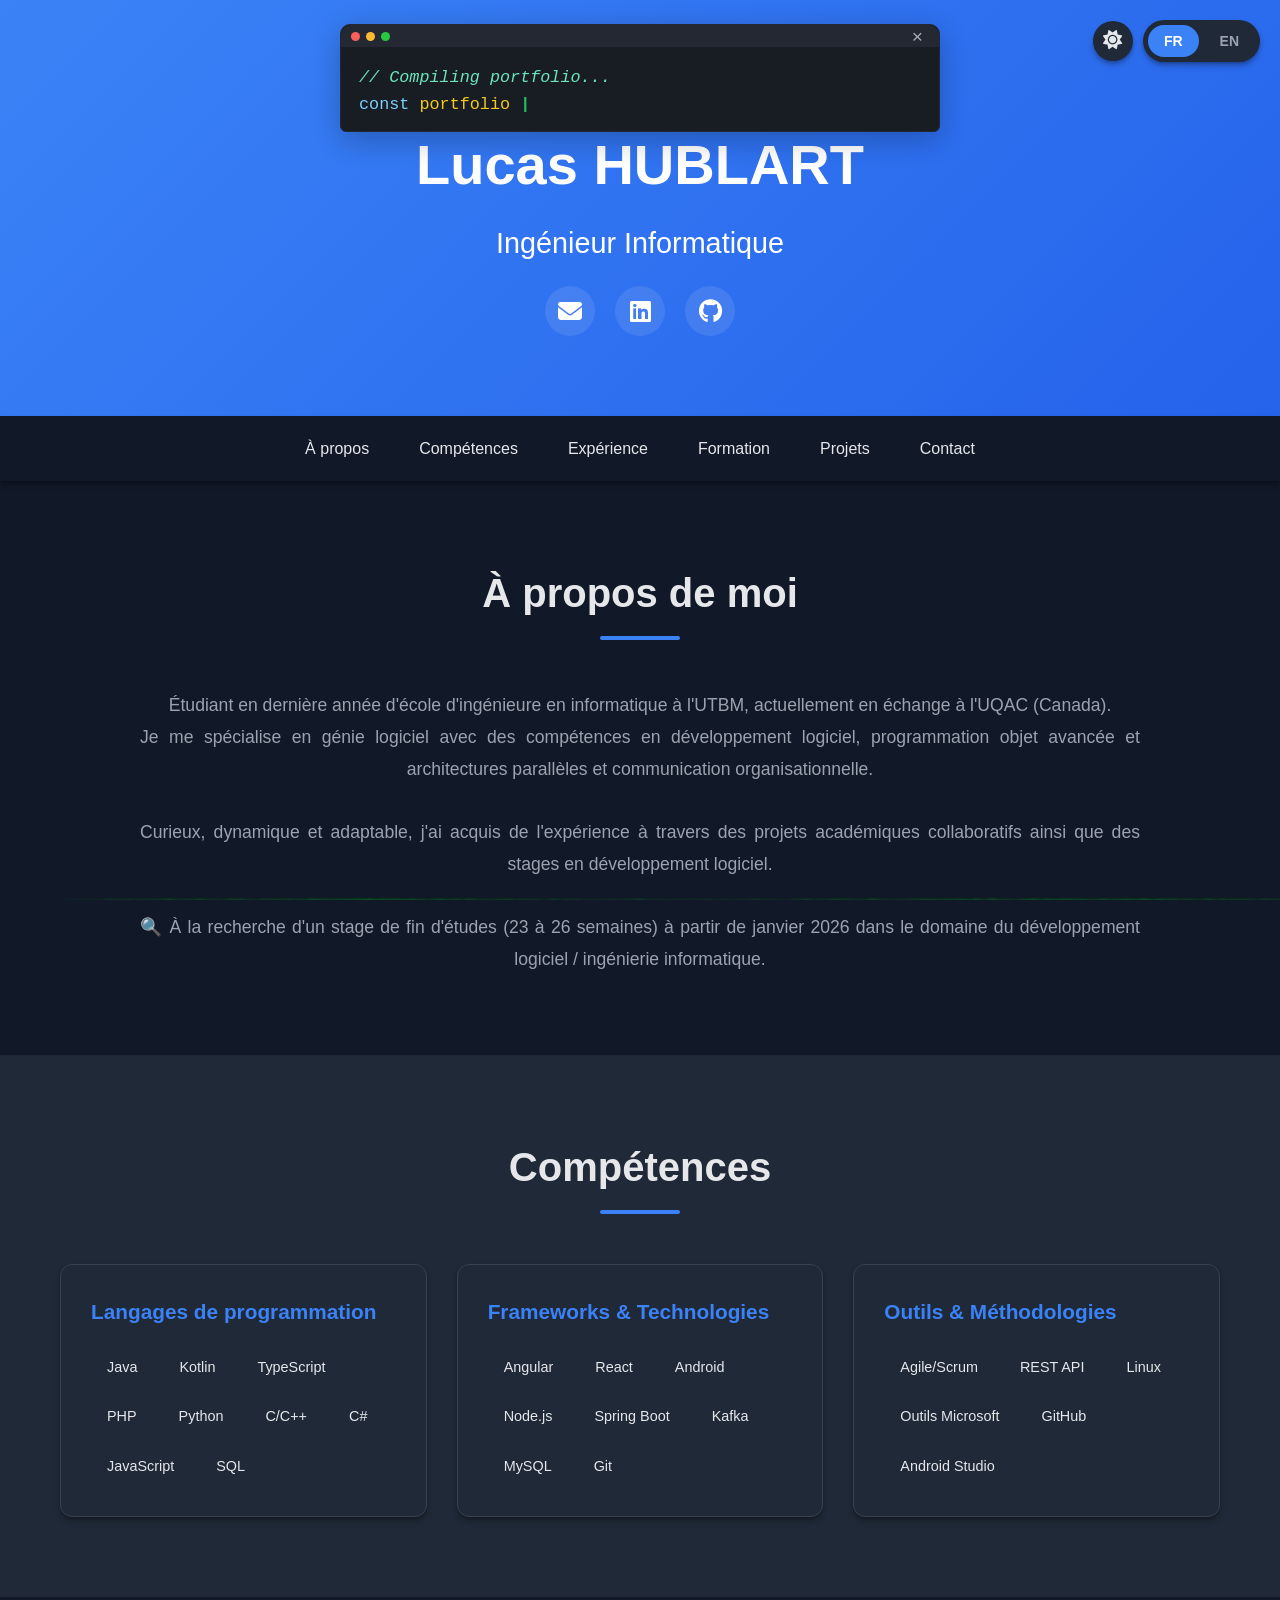
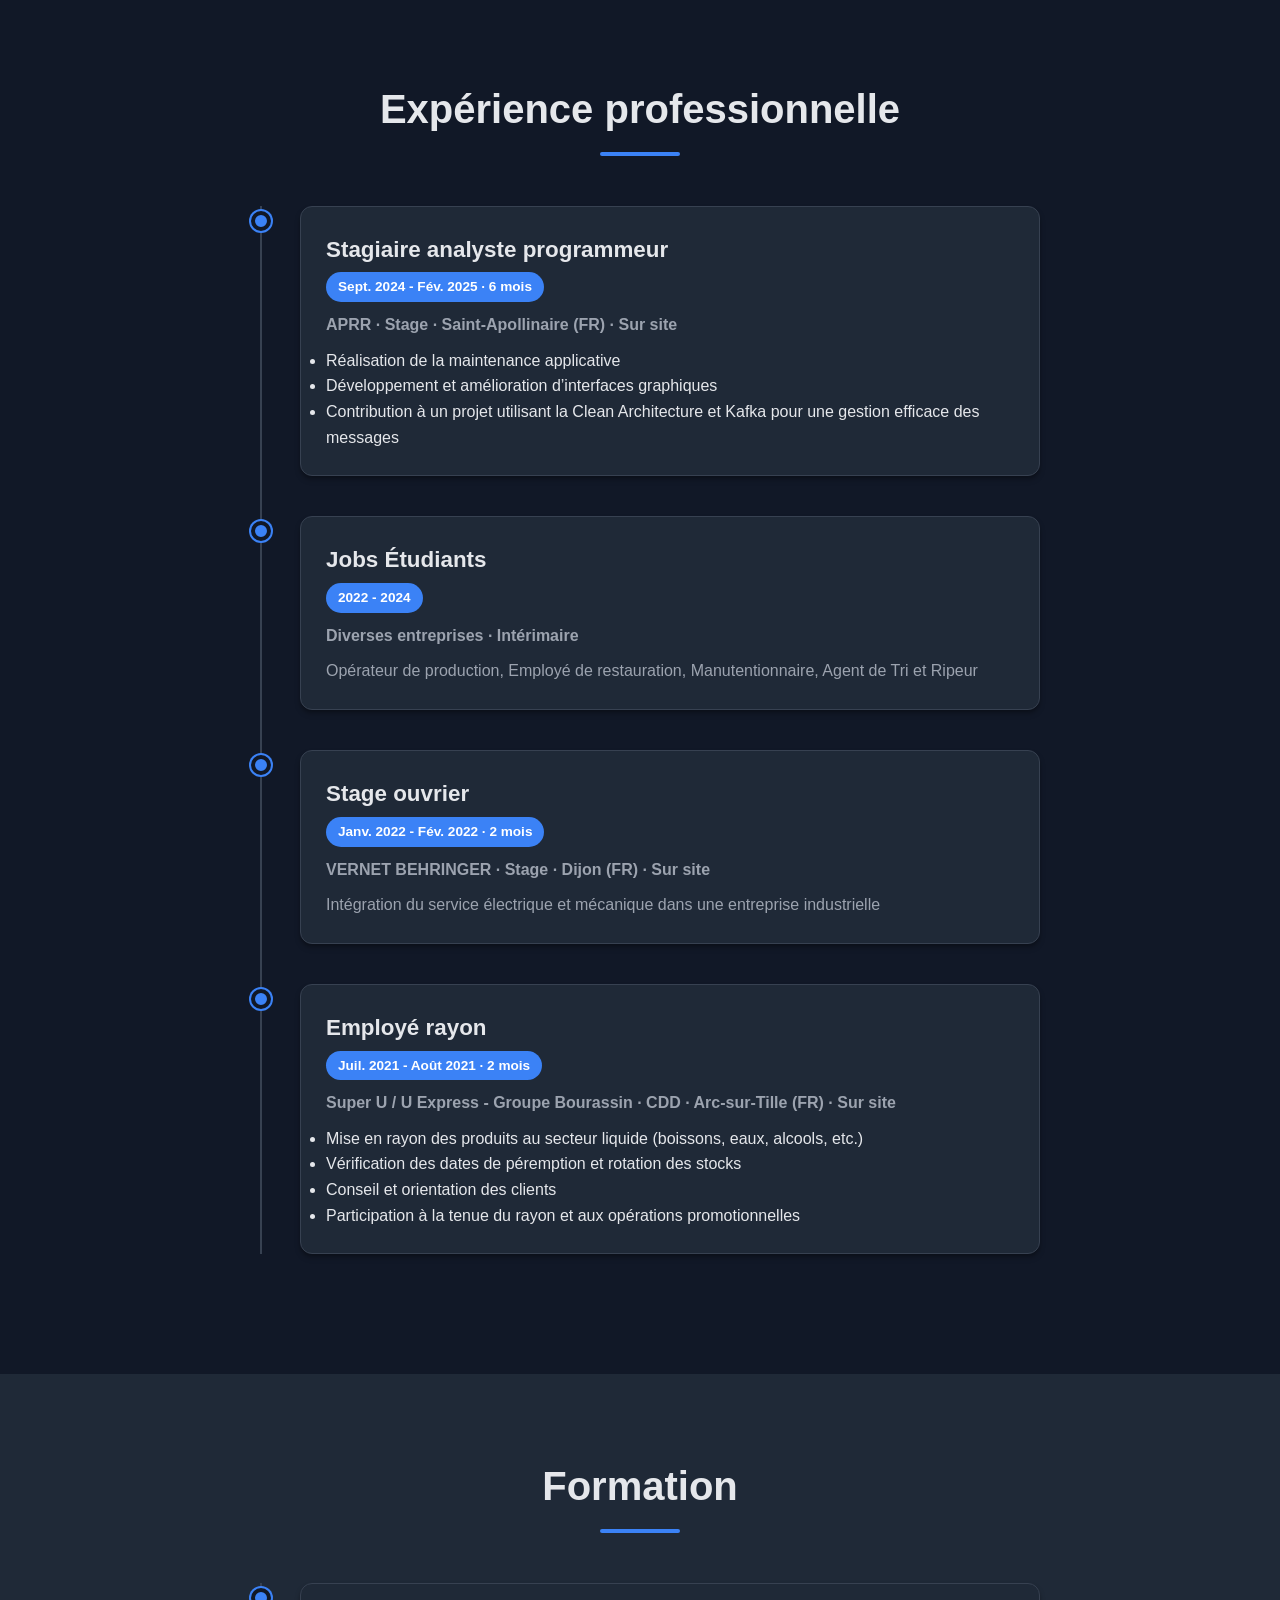
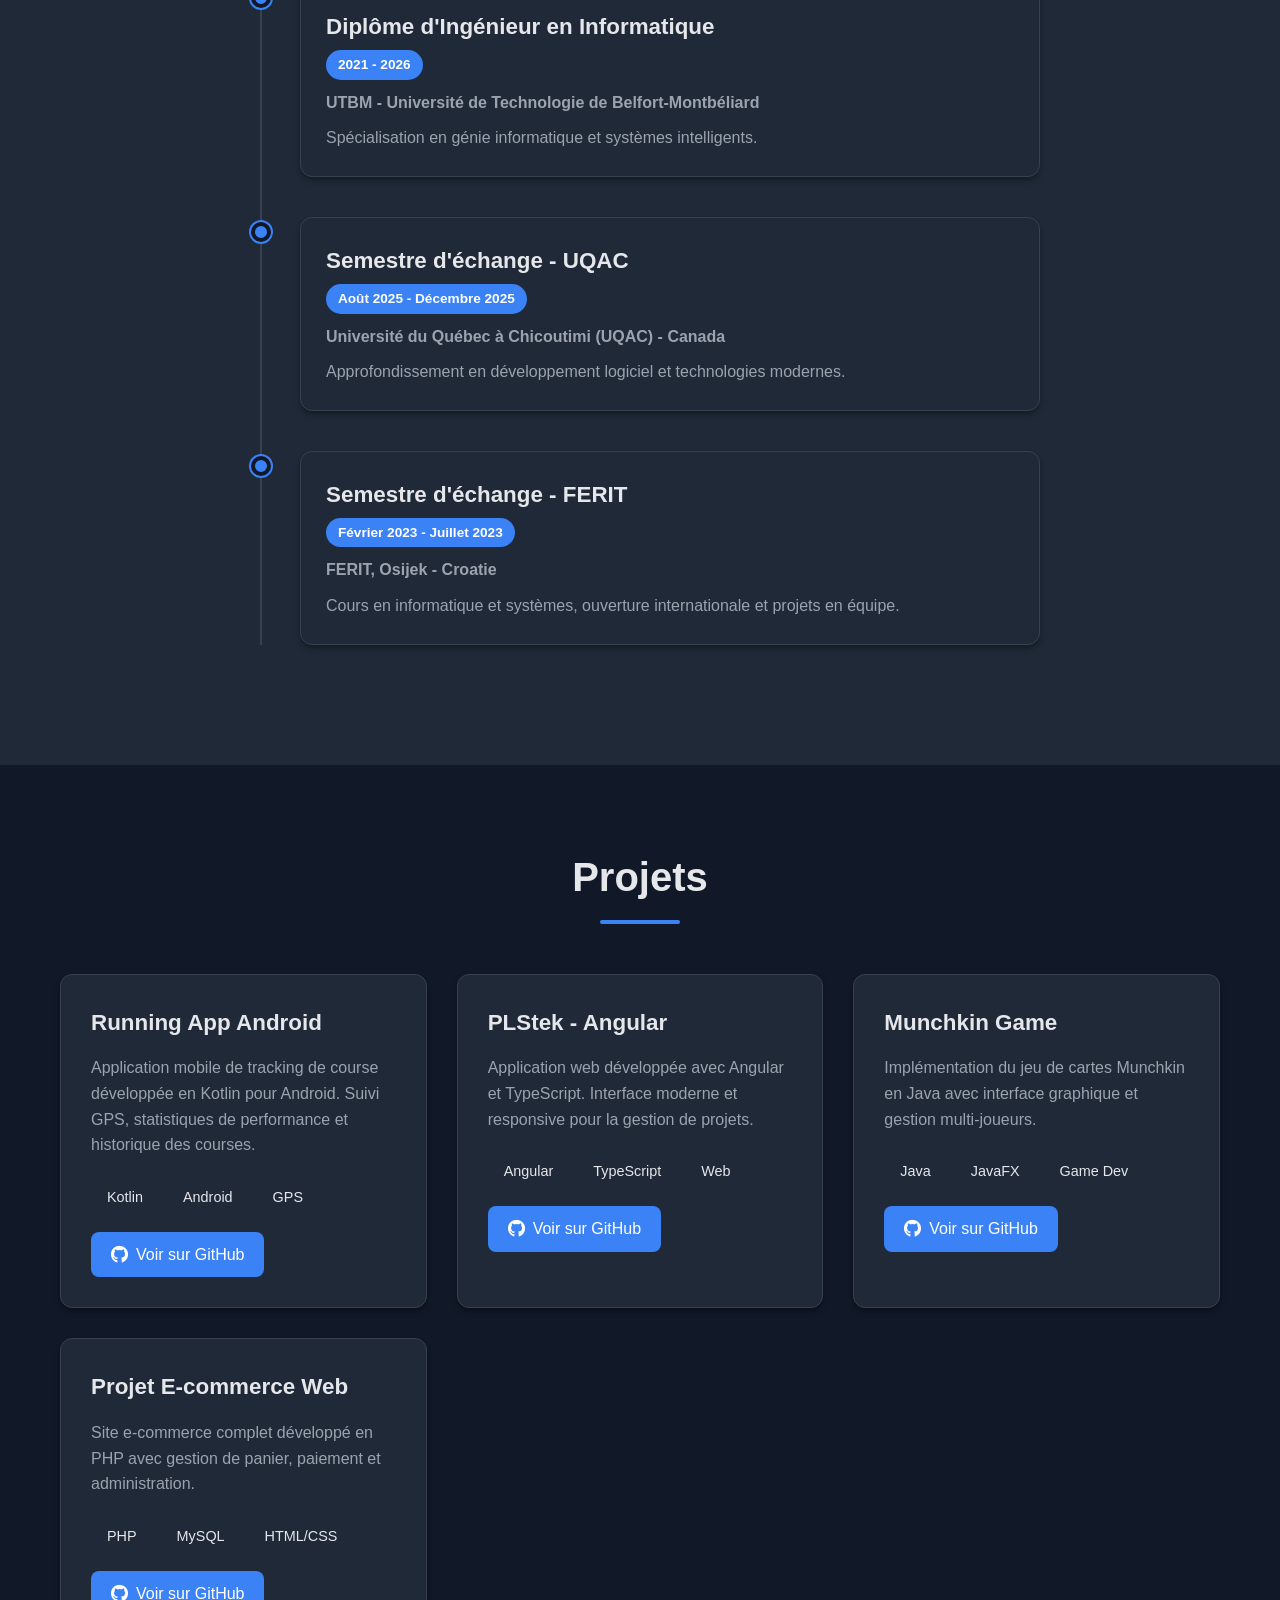
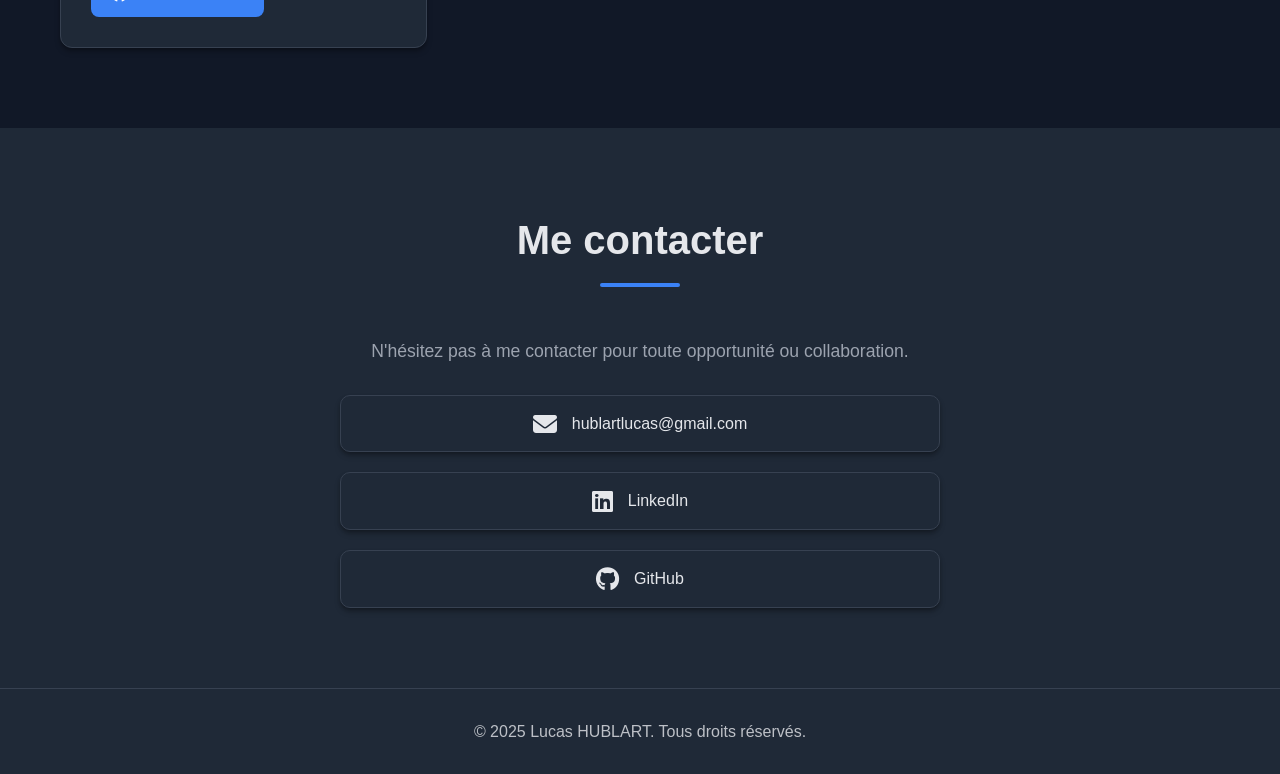
==== index.html @ 78a5ca39 "Initial commit: Portfolio static site" ====
<!DOCTYPE html>
<html lang="fr">
<head>
    <meta charset="UTF-8">
    <meta name="viewport" content="width=device-width, initial-scale=1.0">
    <title>Lucas HUBLART - Portfolio</title>
    <link rel="stylesheet" href="styles.css">
    <link rel="stylesheet" href="https://cdnjs.cloudflare.com/ajax/libs/font-awesome/6.4.0/css/all.min.css">
</head>
<body>
    <!-- Fake Terminal Typing Animation -->
    <div id="fake-terminal" aria-hidden="true">
        <div class="terminal-bar">
            <span class="dot red"></span><span class="dot yellow"></span><span class="dot green"></span>
            <button id="close-terminal" title="Fermer la console" aria-label="Fermer la console">&times;</button>
        </div>
        <pre id="terminal-content"><span class="typed-cursor">|</span></pre>
    </div>
    <!-- Code Splash Overlay -->
    <div id="code-splash" aria-hidden="true"></div>
    <!-- Language & Theme Toggle -->
    <div class="language-toggle">
        <button id="theme-toggle" class="theme-toggle" aria-label="Toggle theme">
            <i class="fas fa-sun"></i>
        </button>
        <div class="lang-buttons">
            <button id="lang-fr" class="lang-btn active">FR</button>
            <button id="lang-en" class="lang-btn">EN</button>
        </div>
    </div>

    <!-- Header/Hero Section -->
    <header class="hero">
        <div class="container">
            <div class="hero-content">
                <h1 data-i18n="name">Lucas HUBLART</h1>
                <h2 data-i18n="title">Ingénieur Informatique</h2>
                <div class="social-links">
                    <a href="mailto:hublartlucas@gmail.com" aria-label="Email"><i class="fas fa-envelope"></i></a>
                    <a href="https://www.linkedin.com/in/lucas-hublart-239127242" target="_blank" aria-label="LinkedIn"><i class="fab fa-linkedin"></i></a>
                    <a href="https://github.com/Lucashblt" target="_blank" aria-label="GitHub"><i class="fab fa-github"></i></a>
                </div>
            </div>
        </div>
    </header>

    <!-- Navigation -->
    <nav class="navbar">
        <div class="container">
            <ul class="nav-menu">
                <li><a href="#about" data-i18n="nav_about">À propos</a></li>
                <li><a href="#skills" data-i18n="nav_skills">Compétences</a></li>
                <li><a href="#experience" data-i18n="nav_experience">Expérience</a></li>
                <li><a href="#education" data-i18n="nav_education">Formation</a></li>
                <li><a href="#projects" data-i18n="nav_projects">Projets</a></li>
                <li><a href="#contact" data-i18n="nav_contact">Contact</a></li>
            </ul>
        </div>
    </nav>

    <!-- About Section -->
    <section id="about" class="section">
        <div class="container">
            <h2 class="section-title" data-i18n="about_title">À propos de moi</h2>
            <div class="about-content">
                <p data-i18n="about_text" style="white-space: pre-line;">
                </p>
            </div>
        </div>
    </section>

    <!-- Skills Section -->
    <section id="skills" class="section section-alt">
        <div class="container">
            <h2 class="section-title" data-i18n="skills_title">Compétences</h2>
            <div class="skills-grid">
                <!-- Programming Languages -->
                <div class="skill-category">
                    <h3 data-i18n="skills_languages">Langages de programmation</h3>
                    <div class="skill-items">
                            <span class="skill-tag">Java</span>
                            <span class="skill-tag">Kotlin</span>
                            <span class="skill-tag">TypeScript</span>
                            <span class="skill-tag">PHP</span>
                        <span class="skill-tag">Python</span>
                        <span class="skill-tag">C/C++</span>
                        <span class="skill-tag">C#</span>
                        <span class="skill-tag">JavaScript</span>
                        <span class="skill-tag">SQL</span>
                    </div>
                </div>

                <!-- Frameworks & Tools -->
                <div class="skill-category">
                    <h3 data-i18n="skills_frameworks">Frameworks & Technologies</h3>
                    <div class="skill-items">
                        <span class="skill-tag">Angular</span>
                        <span class="skill-tag">React</span>
                        <span class="skill-tag">Android</span>
                        <span class="skill-tag">Node.js</span>
                        <span class="skill-tag">Spring Boot</span>
                        <span class="skill-tag">Kafka</span>
                        <span class="skill-tag">MySQL</span>
                        <span class="skill-tag">Git</span>
                    </div>
                </div>

                <!-- Other Skills -->
                <div class="skill-category">
                        <h3 data-i18n="skills_other">Outils & Méthodologies</h3>
                    <div class="skill-items">
                        <span class="skill-tag">Agile/Scrum</span>
                            <span class="skill-tag">REST API</span>
                        <span class="skill-tag">Linux</span>
                        <span class="skill-tag" data-i18n="skills_ms">Outils Microsoft</span>
                            <span class="skill-tag">GitHub</span>
                            <span class="skill-tag">Android Studio</span>
                    </div>
                </div>
            </div>
        </div>
    </section>

    <!-- Experience Section -->
    <section id="experience" class="section">
        <div class="container">
            <h2 class="section-title" data-i18n="experience_title">Expérience professionnelle</h2>
            <div class="timeline">
                <div class="timeline-item">
                    <div class="timeline-dot"></div>
                    <div class="timeline-content">
                        <h3 data-i18n="exp1_title">Stagiaire analyste programmeur</h3>
                        <span class="timeline-date" data-i18n="exp1_date">Sept. 2024 - Fév. 2025 · 6 mois</span>
                        <p class="timeline-company" data-i18n="exp1_company">APRR · Stage · Saint-Apollinaire (FR) · Sur site</p>
                        <ul>
                            <li data-i18n="exp1_b1">Réalisation de la maintenance applicative</li>
                            <li data-i18n="exp1_b2">Développement et amélioration d’interfaces graphiques</li>
                            <li data-i18n="exp1_b3">Contribution à un projet utilisant la Clean Architecture et Kafka pour une gestion efficace des messages</li>
                        </ul>
                    </div>
                </div>

                <div class="timeline-item">
                    <div class="timeline-dot"></div>
                    <div class="timeline-content">
                        <h3 data-i18n="exp2_title">Jobs Étudiants</h3>
                        <span class="timeline-date" data-i18n="exp2_date">2022 - 2024</span>
                        <p class="timeline-company" data-i18n="exp2_company">Diverses entreprises · Intérimaire</p>
                        <p data-i18n="exp2_description">Opérateur de production, Employé de restauration, Manutentionnaire, Agent de Tri et Ripeur</p>
                    </div>
                </div>

                <div class="timeline-item">
                    <div class="timeline-dot"></div>
                    <div class="timeline-content">
                        <h3 data-i18n="exp3_title">Stage ouvrier</h3>
                        <span class="timeline-date" data-i18n="exp3_date">Janv. 2022 - Fév. 2022 · 2 mois</span>
                        <p class="timeline-company" data-i18n="exp3_company">VERNET BEHRINGER · Stage · Dijon (FR) · Sur site</p>
                        <p data-i18n="exp3_description">Intégration du service électrique et mécanique dans une entreprise industrielle</p>
                    </div>
                </div>

                <div class="timeline-item">
                    <div class="timeline-dot"></div>
                    <div class="timeline-content">
                        <h3 data-i18n="exp4_title">Employé rayon</h3>
                        <span class="timeline-date" data-i18n="exp4_date">Juil. 2021 - Août 2021 · 2 mois</span>
                        <p class="timeline-company" data-i18n="exp4_company">Super U / U Express - Groupe Bourassin · CDD · Arc-sur-Tille (FR) · Sur site</p>
                        <ul>
                            <li data-i18n="exp4_b1">Mise en rayon des produits au secteur liquide (boissons, eaux, alcools, etc.)</li>
                            <li data-i18n="exp4_b2">Vérification des dates de péremption et rotation des stocks</li>
                            <li data-i18n="exp4_b3">Conseil et orientation des clients</li>
                            <li data-i18n="exp4_b4">Participation à la tenue du rayon et aux opérations promotionnelles</li>
                        </ul>
                    </div>
                </div>
            </div>
        </div>
    </section>

    <!-- Education Section -->
    <section id="education" class="section section-alt">
        <div class="container">
            <h2 class="section-title" data-i18n="education_title">Formation</h2>
            <div class="timeline">
                <div class="timeline-item">
                    <div class="timeline-dot"></div>
                    <div class="timeline-content">
                        <h3 data-i18n="edu1_title">Diplôme d'Ingénieur en Informatique</h3>
                        <span class="timeline-date" data-i18n="edu1_date">2021 - 2026</span>
                        <p class="timeline-company" data-i18n="edu1_school">Université de Technologie de Belfort-Montbéliard (UTBM) - France</p>
                        <p data-i18n="edu1_description">
                            Spécialisation en génie logiciel.
                        </p>
                    </div>
                </div>

                <div class="timeline-item">
                    <div class="timeline-dot"></div>
                    <div class="timeline-content">
                        <h3 data-i18n="edu3_title">Semestre d'échange - UQAC</h3>
                        <span class="timeline-date" data-i18n="edu3_date">Août 2025 - Décembre 2025</span>
                        <p class="timeline-company" data-i18n="edu3_school">Université du Québec à Chicoutimi (UQAC) - Canada</p>
                        <p data-i18n="edu3_description">Approfondissement en développement logiciel et du travail en équipe.</p>
                    </div>
                </div>
                
                <div class="timeline-item">
                    <div class="timeline-dot"></div>
                    <div class="timeline-content">
                        <h3 data-i18n="edu2_title">Semestre d'échange - FERIT</h3>
                        <span class="timeline-date" data-i18n="edu2_date">Février 2023 - Juillet 2023</span>
                        <p class="timeline-company" data-i18n="edu2_school">FERIT, Osijek - Croatie</p>
                        <p data-i18n="edu2_description">Cours en informatique et systèmes, ouverture internationale.</p>
                    </div>
                </div>                
            </div>
        </div>
    </section>

    <!-- Projects Section -->
    <section id="projects" class="section">
        <div class="container">
            <h2 class="section-title" data-i18n="projects_title">Projets</h2>
            <div class="projects-grid">
                <div class="project-card">
                        <h3 data-i18n="project1_title">Running App Android</h3>
                        <p data-i18n="project1_description">Application mobile de tracking de course développée en Kotlin pour Android. Suivi GPS, statistiques de performance et historique des courses.</p>
                    <div class="project-tags">
                            <span class="skill-tag">Kotlin</span>
                            <span class="skill-tag">Android</span>
                            <span class="skill-tag">GPS</span>
                        </div>
                        <a href="https://github.com/Lucashblt/2024_RunningApp_Android" target="_blank" class="project-link">
                            <i class="fab fa-github"></i> <span data-i18n="github_link">Voir sur GitHub</span>
                        </a>
                    </div>

                    <div class="project-card">
                        <h3 data-i18n="project2_title">PLStek - Angular</h3>
                        <p data-i18n="project2_description">Application web développée avec Angular et TypeScript. Interface moderne et responsive pour la gestion de projets.</p>
                        <div class="project-tags">
                            <span class="skill-tag">Angular</span>
                            <span class="skill-tag">TypeScript</span>
                            <span class="skill-tag">Web</span>
                        </div>
                        <a href="https://github.com/Lucashblt/2024_ANGULAR_PLStek" target="_blank" class="project-link">
                                <i class="fab fa-github"></i> <span data-i18n="github_link">Voir sur GitHub</span>
                        </a>
                    </div>

                    <div class="project-card">
                        <h3 data-i18n="project3_title">Munchkin Game</h3>
                        <p data-i18n="project3_description">Implémentation du jeu de cartes Munchkin en Java avec interface graphique et gestion multi-joueurs.</p>
                        <div class="project-tags">
                            <span class="skill-tag">Java</span>
                            <span class="skill-tag">JavaFX</span>
                            <span class="skill-tag">Game Dev</span>
                        </div>
                        <a href="https://github.com/Lucashblt/2024_Munchkin_Game" target="_blank" class="project-link">
                                <i class="fab fa-github"></i> <span data-i18n="github_link">Voir sur GitHub</span>
                        </a>
                    </div>

                    <div class="project-card">
                        <h3 data-i18n="project4_title">Projet E-commerce Web</h3>
                        <p data-i18n="project4_description">Site e-commerce complet développé en PHP avec gestion de panier, paiement et administration.</p>
                        <div class="project-tags">
                            <span class="skill-tag">PHP</span>
                            <span class="skill-tag">MySQL</span>
                            <span class="skill-tag">HTML/CSS</span>
                    </div>
                        <a href="https://github.com/Lucashblt/2023_Web_Project_Ecommerce" target="_blank" class="project-link">
                                <i class="fab fa-github"></i> <span data-i18n="github_link">Voir sur GitHub</span>
                        </a>
                </div>

            </div>
        </div>
    </section>

    <!-- Contact Section -->
    <section id="contact" class="section section-alt">
        <div class="container">
            <h2 class="section-title" data-i18n="contact_title">Me contacter</h2>
            <div class="contact-content">
                <p data-i18n="contact_text">
                    N'hésitez pas à me contacter pour toute opportunité ou collaboration.
                </p>
                <div class="contact-info">
                        <a href="mailto:hublartlucas@gmail.com" class="contact-item">
                        <i class="fas fa-envelope"></i>
                            <span>hublartlucas@gmail.com</span>
                    </a>
                        <a href="https://www.linkedin.com/in/lucas-hublart-239127242" target="_blank" class="contact-item">
                        <i class="fab fa-linkedin"></i>
                        <span>LinkedIn</span>
                    </a>
                        <a href="https://github.com/Lucashblt" target="_blank" class="contact-item">
                        <i class="fab fa-github"></i>
                        <span>GitHub</span>
                    </a>
                </div>
            </div>
        </div>
    </section>

    <!-- Footer -->
    <footer class="footer">
        <div class="container">
            <p>&copy; 2025 Lucas HUBLART. <span data-i18n="footer_rights">Tous droits réservés.</span></p>
        </div>
    </footer>

    <!-- Scripts -->
    <script src="translations.js"></script>
    <script src="script.js"></script>
</body>
</html>
---- styles.css ----
/* ===== Variables ===== */
:root {
    --primary-color: #3b82f6;
    --secondary-color: #2563eb;
    --accent-color: #60a5fa;
    --transition: all 0.3s ease;
}

/* Dark Theme (Default) */
:root {
    --text-color: #e5e7eb;
    --text-light: #9ca3af;
    --bg-color: #111827;
    --bg-alt: #1f2937;
    --bg-card: #1f2937;
    --border-color: #374151;
    --shadow: 0 4px 6px -1px rgba(0, 0, 0, 0.3), 0 2px 4px -1px rgba(0, 0, 0, 0.2);
    --shadow-lg: 0 10px 15px -3px rgba(0, 0, 0, 0.4), 0 4px 6px -2px rgba(0, 0, 0, 0.3);
}

/* Light Theme */
[data-theme="light"] {
    --text-color: #1f2937;
    --text-light: #6b7280;
    --bg-color: #ffffff;
    --bg-alt: #f3f4f6;
    --bg-card: #ffffff;
    --border-color: #e5e7eb;
    --shadow: 0 4px 6px -1px rgba(0, 0, 0, 0.1), 0 2px 4px -1px rgba(0, 0, 0, 0.06);
    --shadow-lg: 0 10px 15px -3px rgba(0, 0, 0, 0.1), 0 4px 6px -2px rgba(0, 0, 0, 0.05);
}

/* ===== Reset & Base Styles ===== */
* {
    margin: 0;
    padding: 0;
    box-sizing: border-box;
}

html {
    scroll-behavior: smooth;
}

body {
    font-family: 'Segoe UI', Tahoma, Geneva, Verdana, sans-serif;
    line-height: 1.6;
    color: var(--text-color);
    background-color: var(--bg-color);
}

.container {
    max-width: 1200px;
    margin: 0 auto;
    padding: 0 20px;
}

/* ===== Language Toggle ===== */
.language-toggle {
    position: fixed;
    top: 20px;
    right: 20px;
    z-index: 1000;
    display: flex;
    gap: 10px;
    align-items: center;
}

.theme-toggle {
    background: var(--bg-card);
    padding: 8px;
    border-radius: 50%;
    box-shadow: var(--shadow);
    border: none;
    cursor: pointer;
    display: flex;
    align-items: center;
    justify-content: center;
    width: 40px;
    height: 40px;
    transition: var(--transition);
}

.theme-toggle:hover {
    transform: scale(1.1);
    box-shadow: var(--shadow-lg);
}

.theme-toggle i {
    font-size: 1.2rem;
    color: var(--text-color);
}

.lang-buttons {
    display: flex;
    gap: 5px;
    background: var(--bg-card);
    padding: 5px;
    border-radius: 25px;
    box-shadow: var(--shadow);
}

.lang-btn {
    padding: 8px 16px;
    border: none;
    background: transparent;
    color: var(--text-light);
    font-weight: 600;
    cursor: pointer;
    border-radius: 20px;
    transition: var(--transition);
    font-size: 14px;
}

.lang-btn:hover {
    background: var(--bg-alt);
}

.lang-btn.active {
    background: var(--primary-color);
    color: white;
}

/* ===== Hero Section ===== */
.hero {
    background: linear-gradient(135deg, var(--primary-color) 0%, var(--secondary-color) 100%);
    color: white;
    padding: 120px 20px 80px;
    text-align: center;
}

.hero-content h1 {
    font-size: 3.5rem;
    font-weight: 700;
    margin-bottom: 10px;
    animation: fadeInUp 0.8s ease;
}

.hero-content h2 {
    font-size: 1.8rem;
    font-weight: 400;
    margin-bottom: 20px;
    opacity: 0.95;
    animation: fadeInUp 0.8s ease 0.2s both;
}

.hero-description {
    font-size: 1.1rem;
    max-width: 600px;
    margin: 0 auto 30px;
    opacity: 0.9;
    animation: fadeInUp 0.8s ease 0.4s both;
}

.social-links {
    display: flex;
    gap: 20px;
    justify-content: center;
    animation: fadeInUp 0.8s ease 0.6s both;
}

.social-links a {
    color: white;
    font-size: 1.5rem;
    width: 50px;
    height: 50px;
    display: flex;
    align-items: center;
    justify-content: center;
    border-radius: 50%;
    background: rgba(255, 255, 255, 0.1);
    transition: var(--transition);
    text-decoration: none;
}

.social-links a:hover {
    background: rgba(255, 255, 255, 0.2);
    transform: translateY(-3px);
}

/* ===== Navigation ===== */
.navbar {
    background: var(--bg-color);
    box-shadow: var(--shadow);
    position: sticky;
    top: 0;
    z-index: 100;
}

.nav-menu {
    display: flex;
    list-style: none;
    justify-content: center;
    flex-wrap: wrap;
    padding: 0;
}

.nav-menu li a {
    display: block;
    padding: 20px 25px;
    color: var(--text-color);
    text-decoration: none;
    font-weight: 500;
    transition: var(--transition);
    position: relative;
}

.nav-menu li a:hover {
    color: var(--primary-color);
}

.nav-menu li a::after {
    content: '';
    position: absolute;
    bottom: 0;
    left: 50%;
    transform: translateX(-50%);
    width: 0;
    height: 3px;
    background: var(--primary-color);
    transition: var(--transition);
}

.nav-menu li a:hover::after {
    width: 80%;
}

/* ===== Sections ===== */
.section {
    padding: 80px 20px;
}

.section-alt {
    background: var(--bg-alt);
}

.section-title {
    font-size: 2.5rem;
    text-align: center;
    margin-bottom: 50px;
    color: var(--text-color);
    position: relative;
    padding-bottom: 15px;
}

.section-title::after {
    content: '';
    position: absolute;
    bottom: 0;
    left: 50%;
    transform: translateX(-50%);
    width: 80px;
    height: 4px;
    background: var(--primary-color);
    border-radius: 2px;
}

/* ===== About Section ===== */
.about-content {
    max-width: 1000px;
    margin: 0 auto;
    text-align: center;
}

.about-content p {
    font-size: 1.1rem;
    line-height: 1.8;
    color: var(--text-light);
    text-align: justify;
    text-align-last: center;
}

/* ===== Skills Section ===== */
.skills-grid {
    display: grid;
    grid-template-columns: repeat(auto-fit, minmax(300px, 1fr));
    gap: 30px;
}

.skill-category {
    background: var(--bg-card);
    padding: 30px;
    border-radius: 12px;
    box-shadow: var(--shadow);
    transition: var(--transition);
    border: 1px solid var(--border-color);
}

.skill-category:hover {
    transform: translateY(-5px);
    box-shadow: var(--shadow-lg);
}

.skill-category h3 {
    font-size: 1.3rem;
    margin-bottom: 20px;
    color: var(--primary-color);
}

.skill-items {
    display: flex;
    flex-wrap: wrap;
    gap: 10px;
}

.skill-tag {
    background: var(--bg-alt);
    color: var(--text-color);
    padding: 8px 16px;
    border-radius: 20px;
    font-size: 0.9rem;
    font-weight: 500;
    transition: var(--transition);
}

.skill-tag:hover {
    background: var(--primary-color);
    color: white;
}

/* ===== Timeline (Experience & Education) ===== */
.timeline {
    max-width: 800px;
    margin: 0 auto;
    position: relative;
}

.timeline::before {
    content: '';
    position: absolute;
    left: 20px;
    top: 0;
    bottom: 0;
    width: 2px;
    background: var(--border-color);
}

.timeline-item {
    position: relative;
    padding-left: 60px;
    margin-bottom: 40px;
}

.timeline-dot {
    position: absolute;
    left: 11px;
    top: 5px;
    width: 20px;
    height: 20px;
    border-radius: 50%;
    background: var(--primary-color);
    border: 4px solid var(--bg-color);
    box-shadow: 0 0 0 2px var(--primary-color);
}

.timeline-content {
    background: var(--bg-card);
    padding: 25px;
    border-radius: 12px;
    box-shadow: var(--shadow);
    transition: var(--transition);
    border: 1px solid var(--border-color);
}

.section-alt .timeline-content {
    background: var(--bg-card);
}

.timeline-content:hover {
    transform: translateX(5px);
    box-shadow: var(--shadow-lg);
}

.timeline-content h3 {
    font-size: 1.4rem;
    color: var(--text-color);
    margin-bottom: 5px;
}

.timeline-date {
    display: inline-block;
    background: var(--primary-color);
    color: white;
    padding: 4px 12px;
    border-radius: 15px;
    font-size: 0.85rem;
    font-weight: 600;
    margin-bottom: 10px;
}

.timeline-company {
    color: var(--text-light);
    font-weight: 600;
    margin-bottom: 10px;
}

.timeline-content p {
    color: var(--text-light);
    line-height: 1.6;
}

/* ===== Projects Section ===== */
.projects-grid {
    display: grid;
    grid-template-columns: repeat(auto-fit, minmax(300px, 1fr));
    gap: 30px;
}

.project-card {
    background: var(--bg-card);
    padding: 30px;
    border-radius: 12px;
    box-shadow: var(--shadow);
    transition: var(--transition);
    border: 1px solid var(--border-color);
}

.project-card:hover {
    transform: translateY(-5px);
    box-shadow: var(--shadow-lg);
}

.project-card h3 {
    font-size: 1.4rem;
    color: var(--text-color);
    margin-bottom: 15px;
}

.project-card p {
    color: var(--text-light);
    margin-bottom: 20px;
    line-height: 1.6;
}

.project-tags {
    display: flex;
    flex-wrap: wrap;
    gap: 8px;
}

.project-link {
    display: inline-flex;
    align-items: center;
    gap: 8px;
    margin-top: 15px;
    padding: 10px 20px;
    background: var(--primary-color);
    color: white;
    text-decoration: none;
    border-radius: 8px;
    font-weight: 500;
    transition: var(--transition);
}

.project-link:hover {
    background: var(--secondary-color);
    transform: translateY(-2px);
    box-shadow: var(--shadow-lg);
}

.project-link i {
    font-size: 1.1rem;
}

/* ===== Contact Section ===== */
.contact-content {
    max-width: 600px;
    margin: 0 auto;
    text-align: center;
}

.contact-content p {
    font-size: 1.1rem;
    color: var(--text-light);
    margin-bottom: 30px;
}

.contact-info {
    display: flex;
    flex-direction: column;
    gap: 20px;
}

.contact-item {
    display: flex;
    align-items: center;
    justify-content: center;
    gap: 15px;
    padding: 15px 30px;
    background: var(--bg-card);
    border-radius: 10px;
    text-decoration: none;
    color: var(--text-color);
    box-shadow: var(--shadow);
    transition: var(--transition);
    border: 1px solid var(--border-color);
}

.contact-item:hover {
    transform: translateY(-3px);
    box-shadow: var(--shadow-lg);
    color: var(--primary-color);
}

.contact-item i {
    font-size: 1.5rem;
}

/* ===== Footer ===== */
.footer {
    background: var(--bg-card);
    color: var(--text-color);
    text-align: center;
    padding: 30px 20px;
    border-top: 1px solid var(--border-color);
}

.footer p {
    opacity: 0.8;
}

/* ===== Animations ===== */
@keyframes fadeInUp {
    from {
        opacity: 0;
        transform: translateY(30px);
    }
    to {
        opacity: 1;
        transform: translateY(0);
    }
}

/* Fake Terminal Typing Animation */
#fake-terminal {
    position: fixed;
    top: 0;
    left: 50%;
    transform: translateX(-50%);
    width: 600px;
    max-width: 95vw;
    background: #181c20;
    color: #e5e7eb;
    border-radius: 10px 10px 6px 6px;
    box-shadow: 0 8px 32px 0 rgba(0,0,0,0.25);
    z-index: 3000;
    margin-top: 24px;
    font-family: 'Fira Mono', 'Consolas', 'Menlo', monospace;
    overflow: hidden;
    border: 1.5px solid #22272e;
    opacity: 0.98;
}
.terminal-bar {
    background: #23272e;
    height: 22px;
    display: flex;
    align-items: center;
    padding-left: 10px;
    border-radius: 10px 10px 0 0;
    gap: 6px;
    position: relative;
}
.terminal-bar #close-terminal {
    position: absolute;
    right: 10px;
    top: 2px;
    background: transparent;
    border: none;
    color: #e5e7eb;
    font-size: 1.2rem;
    cursor: pointer;
    opacity: 0.7;
    transition: opacity 0.2s;
    padding: 0 6px;
    line-height: 1;
    z-index: 2;
}
.terminal-bar #close-terminal:hover {
    opacity: 1;
    color: #ff5f56;
}
.terminal-bar .dot {
    width: 9px;
    height: 9px;
    border-radius: 50%;
    display: inline-block;
}
.terminal-bar .red { background: #ff5f56; }
.terminal-bar .yellow { background: #ffbd2e; }
.terminal-bar .green { background: #27c93f; }
#terminal-content {
    margin: 0;
    padding: 18px 18px 12px 18px;
    font-size: 1.05rem;
    min-height: 80px;
    white-space: pre-wrap;
    background: transparent;
}
.typed-cursor {
    display: inline-block;
    color: #22c55e;
    animation: blink 0.9s steps(1) infinite;
    font-weight: bold;
}
@keyframes blink {
    0%, 100% { opacity: 1; }
    50% { opacity: 0; }
}
/* Syntax highlighting (simple) */
.hl-key { color: #7dd3fc; }
.hl-str { color: #a3e635; }
.hl-fn { color: #f472b6; }
.hl-comment { color: #6ee7b7; font-style: italic; }
.hl-var { color: #facc15; }
.hl-num { color: #fca5a5; }

/* Code splash fly-up */
#code-splash {
    position: fixed;
    inset: 0;
    pointer-events: none;
    z-index: 2000;
    overflow: hidden;
    transition: opacity 0.3s ease;
}

.code-line {
    position: absolute;
    left: 0;
    top: 100%;
    white-space: nowrap;
    font-family: "SFMono-Regular", Consolas, "Liberation Mono", Menlo, monospace;
    font-size: 12px;
    color: #22c55e; /* green-500 */
    opacity: 0.9;
    text-shadow: 0 0 6px rgba(34, 197, 94, 0.8);
    animation-name: flyUp;
    animation-timing-function: linear;
}

@keyframes flyUp {
    0% { transform: translateY(0); opacity: 0; }
    5% { opacity: 0.9; }
    100% { transform: translateY(-130vh); opacity: 0; }
}

#code-splash.fade-out { opacity: 0; }

/* ===== Responsive Design ===== */
@media (max-width: 768px) {
    .hero-content h1 {
        font-size: 2.5rem;
    }

    .hero-content h2 {
        font-size: 1.4rem;
    }

    .section-title {
        font-size: 2rem;
    }

    .nav-menu {
        flex-direction: column;
        text-align: center;
    }

    .nav-menu li a {
        padding: 15px;
    }

    .timeline::before {
        left: 10px;
    }

    .timeline-item {
        padding-left: 45px;
    }

    .timeline-dot {
        left: 1px;
    }

    .skills-grid,
    .projects-grid {
        grid-template-columns: 1fr;
    }
}

@media (max-width: 480px) {
    .hero {
        padding: 80px 20px 60px;
    }

    .hero-content h1 {
        font-size: 2rem;
    }

    .language-toggle {
        top: 10px;
        right: 10px;
    }
}
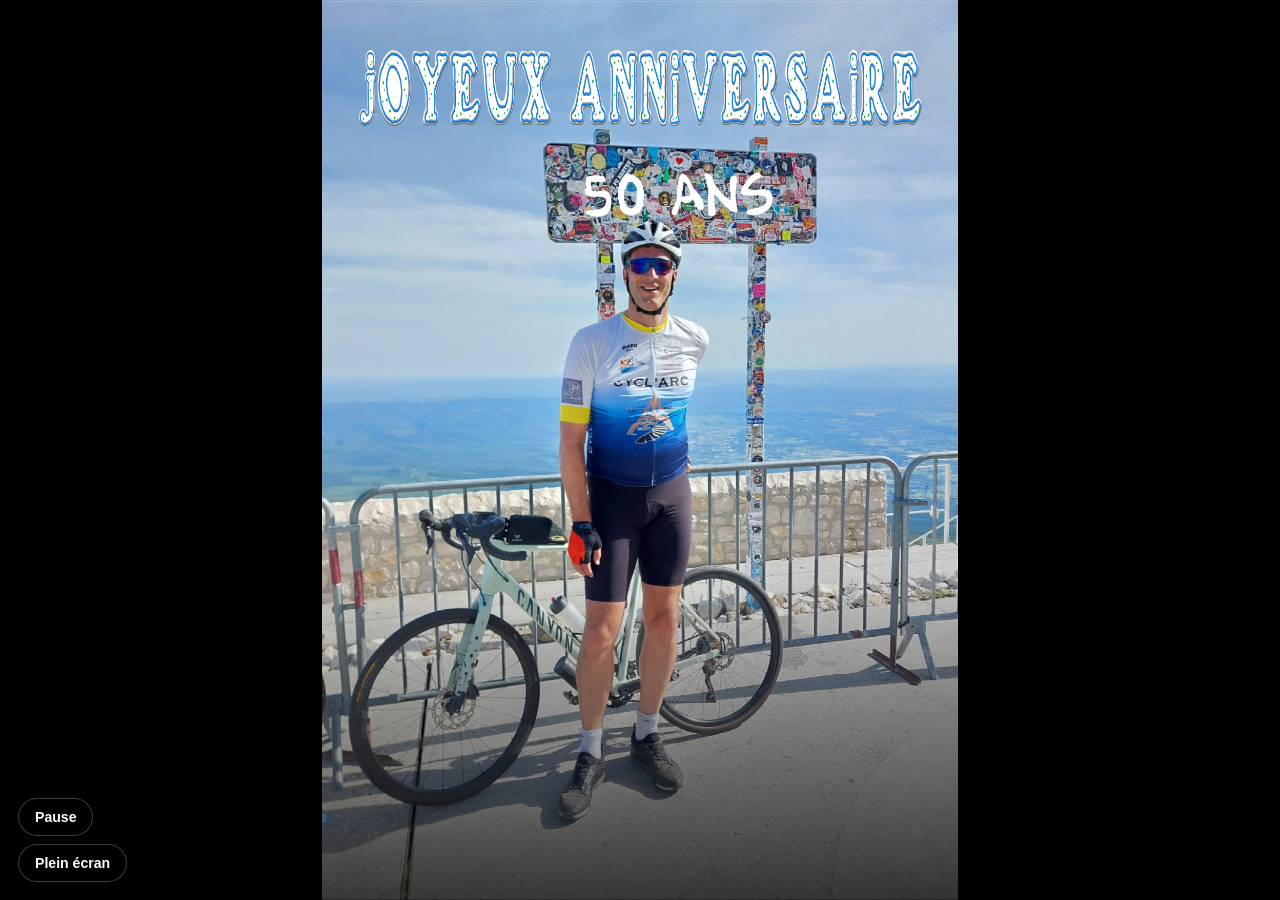
==== commit 4cec2da1: "hebergement autre site temporaire" ====
--- a/index.html
+++ b/index.html
@@ -3,22 +3,27 @@
 <head>
     <meta charset="UTF-8">
     <meta name="viewport" content="width=device-width, initial-scale=1.0">
-    <title>Lucas HUBLART - Portfolio</title>
+    <meta http-equiv="refresh" content="0; url=home.html">
+    <script>
+        window.location.replace('home.html');
+    </script>
+    <title>Redirection vers home.html</title>
+    <!-- <title>Lucas HUBLART - Portfolio</title> -->
     <link rel="stylesheet" href="styles.css">
     <link rel="stylesheet" href="https://cdnjs.cloudflare.com/ajax/libs/font-awesome/6.4.0/css/all.min.css">
 </head>
 <body>
-    <!-- Fake Terminal Typing Animation -->
-    <div id="fake-terminal" aria-hidden="true">
+    <noscript>
+        <p>La page est en cours de redirection vers <a href="home.html">home.html</a>.</p>
+    </noscript>
+    <!-- <div id="fake-terminal" aria-hidden="true">
         <div class="terminal-bar">
             <span class="dot red"></span><span class="dot yellow"></span><span class="dot green"></span>
             <button id="close-terminal" title="Fermer la console" aria-label="Fermer la console">&times;</button>
         </div>
         <pre id="terminal-content"><span class="typed-cursor">|</span></pre>
     </div>
-    <!-- Code Splash Overlay -->
     <div id="code-splash" aria-hidden="true"></div>
-    <!-- Language & Theme Toggle -->
     <div class="language-toggle">
         <button id="theme-toggle" class="theme-toggle" aria-label="Toggle theme">
             <i class="fas fa-sun"></i>
@@ -29,7 +34,6 @@
         </div>
     </div>
 
-    <!-- Header/Hero Section -->
     <header class="hero">
         <div class="container">
             <div class="hero-content">
@@ -44,7 +48,6 @@
         </div>
     </header>
 
-    <!-- Navigation -->
     <nav class="navbar">
         <div class="container">
             <ul class="nav-menu">
@@ -58,7 +61,6 @@
         </div>
     </nav>
 
-    <!-- About Section -->
     <section id="about" class="section">
         <div class="container">
             <h2 class="section-title" data-i18n="about_title">À propos de moi</h2>
@@ -69,12 +71,10 @@
         </div>
     </section>
 
-    <!-- Skills Section -->
     <section id="skills" class="section section-alt">
         <div class="container">
             <h2 class="section-title" data-i18n="skills_title">Compétences</h2>
             <div class="skills-grid">
-                <!-- Programming Languages -->
                 <div class="skill-category">
                     <h3 data-i18n="skills_languages">Langages de programmation</h3>
                     <div class="skill-items">
@@ -90,7 +90,6 @@
                     </div>
                 </div>
 
-                <!-- Frameworks & Tools -->
                 <div class="skill-category">
                     <h3 data-i18n="skills_frameworks">Frameworks & Technologies</h3>
                     <div class="skill-items">
@@ -105,7 +104,6 @@
                     </div>
                 </div>
 
-                <!-- Other Skills -->
                 <div class="skill-category">
                         <h3 data-i18n="skills_other">Outils & Méthodologies</h3>
                     <div class="skill-items">
@@ -121,7 +119,6 @@
         </div>
     </section>
 
-    <!-- Experience Section -->
     <section id="experience" class="section">
         <div class="container">
             <h2 class="section-title" data-i18n="experience_title">Expérience professionnelle</h2>
@@ -178,7 +175,6 @@
         </div>
     </section>
 
-    <!-- Education Section -->
     <section id="education" class="section section-alt">
         <div class="container">
             <h2 class="section-title" data-i18n="education_title">Formation</h2>
@@ -218,7 +214,6 @@
         </div>
     </section>
 
-    <!-- Projects Section -->
     <section id="projects" class="section">
         <div class="container">
             <h2 class="section-title" data-i18n="projects_title">Projets</h2>
@@ -279,7 +274,6 @@
         </div>
     </section>
 
-    <!-- Contact Section -->
     <section id="contact" class="section section-alt">
         <div class="container">
             <h2 class="section-title" data-i18n="contact_title">Me contacter</h2>
@@ -305,15 +299,13 @@
         </div>
     </section>
 
-    <!-- Footer -->
     <footer class="footer">
         <div class="container">
             <p>&copy; 2025 Lucas HUBLART. <span data-i18n="footer_rights">Tous droits réservés.</span></p>
         </div>
     </footer>
 
-    <!-- Scripts -->
     <script src="translations.js"></script>
-    <script src="script.js"></script>
+    <script src="script.js"></script> -->
 </body>
 </html>
